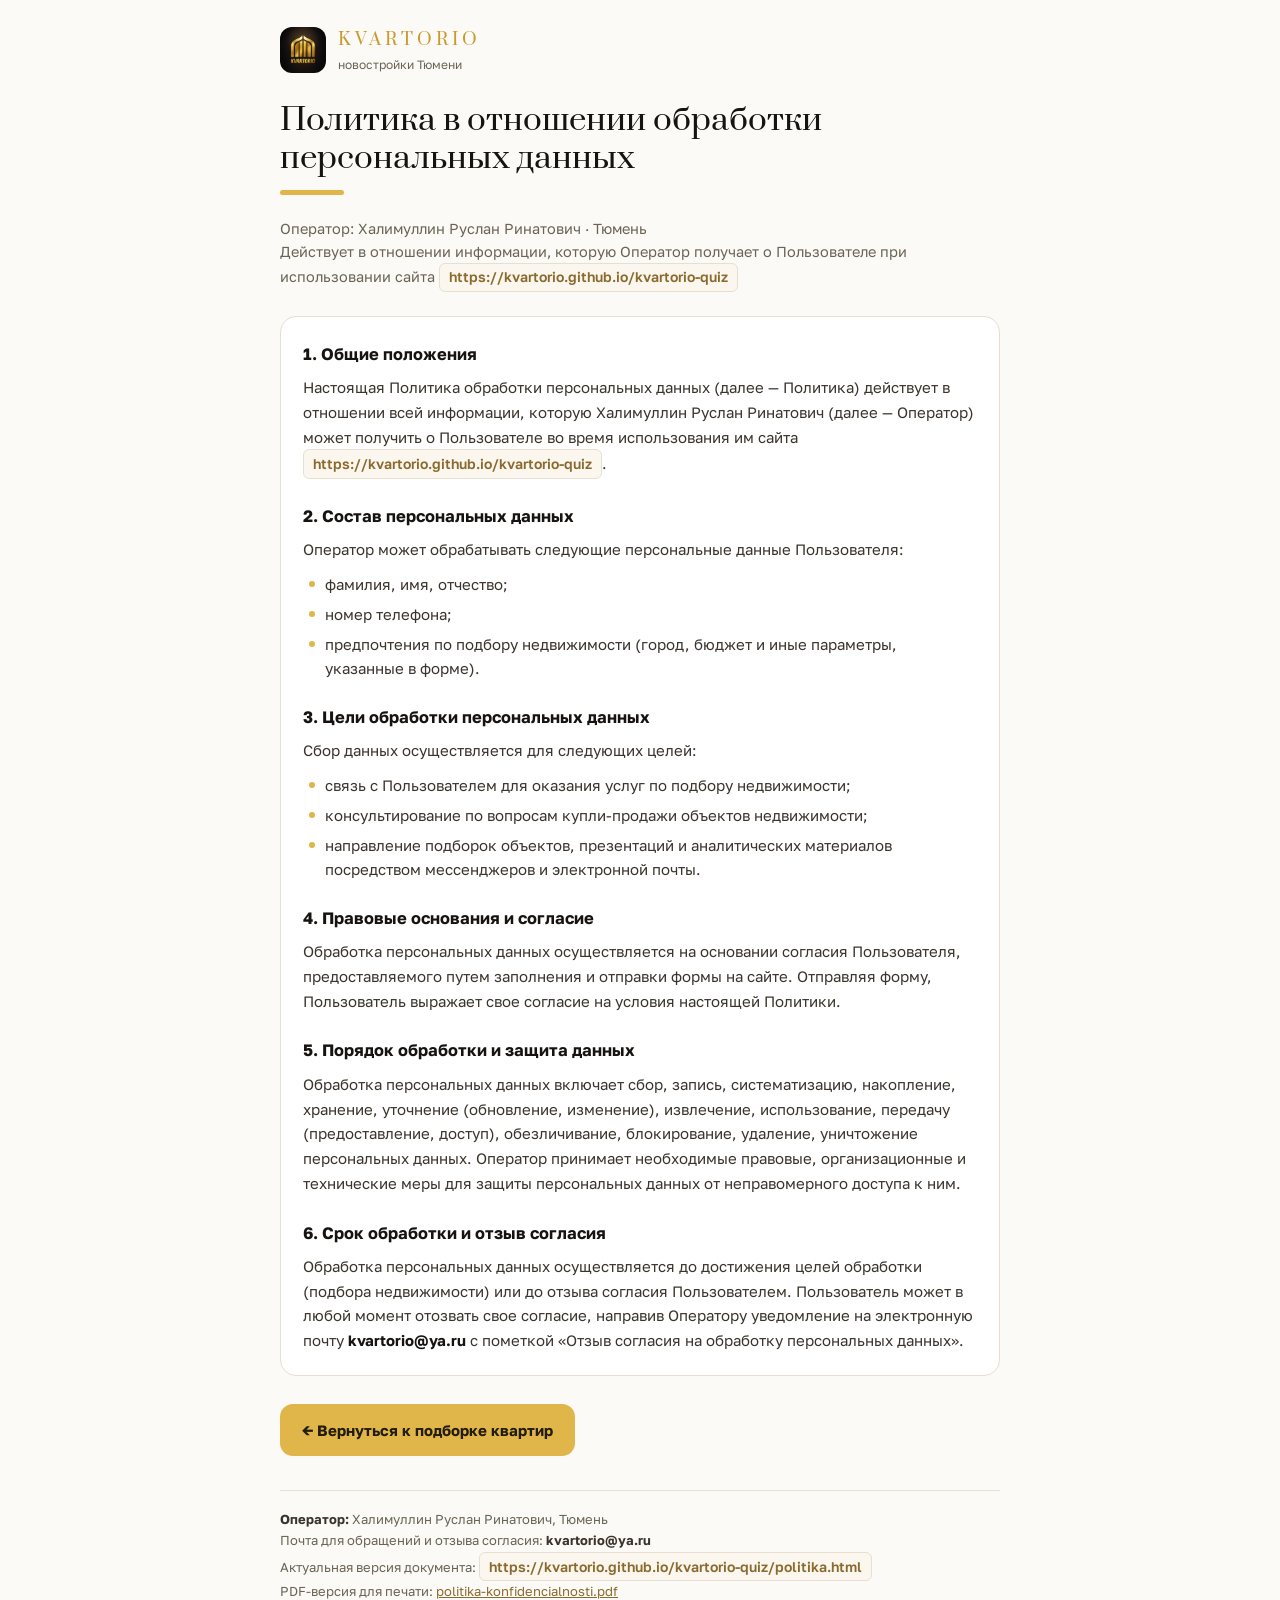
==== politika.html @ 74f6f432 "Add files via upload" ====
<!DOCTYPE html>
<html lang="ru">
<head>
<meta charset="UTF-8">
<meta name="viewport" content="width=device-width, initial-scale=1.0, viewport-fit=cover">
<title>Политика конфиденциальности — Kvartorio</title>
<meta name="description" content="Политика в отношении обработки персональных данных. Оператор: Халимуллин Руслан Ринатович, Тюмень.">
<meta name="robots" content="noindex, follow">
<meta name="theme-color" content="#FCFAF6">
<link rel="icon" href="logo_head.png">
<link rel="stylesheet" href="fonts/fonts.css">
<style>
*{margin:0;padding:0;box-sizing:border-box}
body{
  background:#FCFAF6;color:#171310;
  font-family:'Golos Text',system-ui,-apple-system,sans-serif;
  font-size:16px;line-height:1.6;-webkit-font-smoothing:antialiased;
}
.wrap{max-width:760px;margin:0 auto;padding:26px 20px 60px}
.brand{display:flex;align-items:center;gap:12px;margin-bottom:28px}
.brand img{width:46px;height:46px;border-radius:12px;display:block}
.brand .bn{font-family:'Prata',serif;font-size:17px;letter-spacing:4px;color:#C99B2F}
.brand .bt{font-size:12px;color:#6B6455;margin-top:2px}
h1{font-family:'Prata',serif;font-weight:400;font-size:clamp(21px,5.4vw,31px);line-height:1.22;margin-bottom:12px}
.rule{width:64px;height:5px;background:#E0B549;border-radius:3px;margin-bottom:22px}
.sub{font-size:14.5px;color:#6B6455;margin-bottom:24px}
.card{background:#fff;border:1px solid #E6DFD2;border-radius:16px;padding:24px 22px 12px}
h3{font-size:16.5px;font-weight:700;margin:24px 0 8px}
h3:first-child{margin-top:0}
p{font-size:15px;line-height:1.65;color:#3B342C;margin-bottom:10px}
ul{list-style:none;margin:0 0 12px}
li{position:relative;padding-left:22px;font-size:15px;line-height:1.6;color:#3B342C;margin-bottom:6px}
li:before{content:'';position:absolute;left:6px;top:9px;width:6px;height:6px;border-radius:50%;background:#E0B549}
b,strong{font-weight:700;color:#171310}
.url{display:inline-block;background:#FBF7EE;border:1px solid #E6DFD2;border-radius:6px;
  padding:2px 9px;font-weight:600;color:#8A6A2E;word-break:break-all;font-size:14px}
.back{display:inline-flex;align-items:center;gap:9px;margin-top:28px;padding:14px 22px;
  border-radius:13px;background:#E0B549;color:#221C0B;font-weight:700;font-size:15px;
  text-decoration:none;min-height:52px}
footer{margin-top:34px;padding-top:18px;border-top:1px solid #E6DFD2;font-size:13px;color:#6B6455;line-height:1.65}
footer b{color:#3B342C}
@media print{.back{display:none}.wrap{padding:0}}
</style>
</head>
<body>
<div class="wrap">
  <div class="brand">
    <img src="logo.png" alt="Kvartorio">
    <div><div class="bn">KVARTORIO</div><div class="bt">новостройки Тюмени</div></div>
  </div>

  <h1>Политика в отношении обработки персональных данных</h1>
  <div class="rule"></div>
  <div class="sub">Оператор: Халимуллин Руслан Ринатович · Тюмень<br>
  Действует в отношении информации, которую Оператор получает о Пользователе при использовании сайта <span class="url">https://kvartorio.github.io/kvartorio-quiz</span></div>

  <div class="card">

  <h3>1. Общие положения</h3>
  <p>Настоящая Политика обработки персональных данных (далее — Политика) действует в отношении всей информации, которую Халимуллин Руслан Ринатович (далее — Оператор) может получить о Пользователе во время использования им сайта <span class="url">https://kvartorio.github.io/kvartorio-quiz</span>.</p>

  <h3>2. Состав персональных данных</h3>
  <p>Оператор может обрабатывать следующие персональные данные Пользователя:</p>
  <ul>
    <li>фамилия, имя, отчество;</li>
    <li>номер телефона;</li>
    <li>предпочтения по подбору недвижимости (город, бюджет и иные параметры, указанные в форме).</li>
  </ul>

  <h3>3. Цели обработки персональных данных</h3>
  <p>Сбор данных осуществляется для следующих целей:</p>
  <ul>
    <li>связь с Пользователем для оказания услуг по подбору недвижимости;</li>
    <li>консультирование по вопросам купли-продажи объектов недвижимости;</li>
    <li>направление подборок объектов, презентаций и аналитических материалов посредством мессенджеров и электронной почты.</li>
  </ul>

  <h3>4. Правовые основания и согласие</h3>
  <p>Обработка персональных данных осуществляется на основании согласия Пользователя, предоставляемого путем заполнения и отправки формы на сайте. Отправляя форму, Пользователь выражает свое согласие на условия настоящей Политики.</p>

  <h3>5. Порядок обработки и защита данных</h3>
  <p>Обработка персональных данных включает сбор, запись, систематизацию, накопление, хранение, уточнение (обновление, изменение), извлечение, использование, передачу (предоставление, доступ), обезличивание, блокирование, удаление, уничтожение персональных данных. Оператор принимает необходимые правовые, организационные и технические меры для защиты персональных данных от неправомерного доступа к ним.</p>

  <h3>6. Срок обработки и отзыв согласия</h3>
  <p>Обработка персональных данных осуществляется до достижения целей обработки (подбора недвижимости) или до отзыва согласия Пользователем. Пользователь может в любой момент отозвать свое согласие, направив Оператору уведомление на электронную почту <b>kvartorio@ya.ru</b> с пометкой «Отзыв согласия на обработку персональных данных».</p>

  </div>

  <a class="back" href="index.html">← Вернуться к подборке квартир</a>

  <footer>
    <b>Оператор:</b> Халимуллин Руслан Ринатович, Тюмень<br>
    Почта для обращений и отзыва согласия: <b>kvartorio@ya.ru</b><br>
    Актуальная версия документа: <span class="url">https://kvartorio.github.io/kvartorio-quiz/politika.html</span><br>
    PDF-версия для печати: <a href="politika-konfidencialnosti.pdf" style="color:#8A6A2E">politika-konfidencialnosti.pdf</a>
  </footer>
</div>
</body>
</html>
---- fonts/fonts.css ----
/* Локальные шрифты, субсеттированные под символы этой страницы.
   Сгенерировано _tools/build_publish.py — не редактировать вручную. */
@font-face{font-family:'Prata';font-style:normal;font-weight:400;font-display:swap;
  src:url('prata.woff2') format('woff2')}
@font-face{font-family:'Golos Text';font-style:normal;font-weight:400 900;font-display:swap;
  src:url('golos.woff2') format('woff2-variations')}
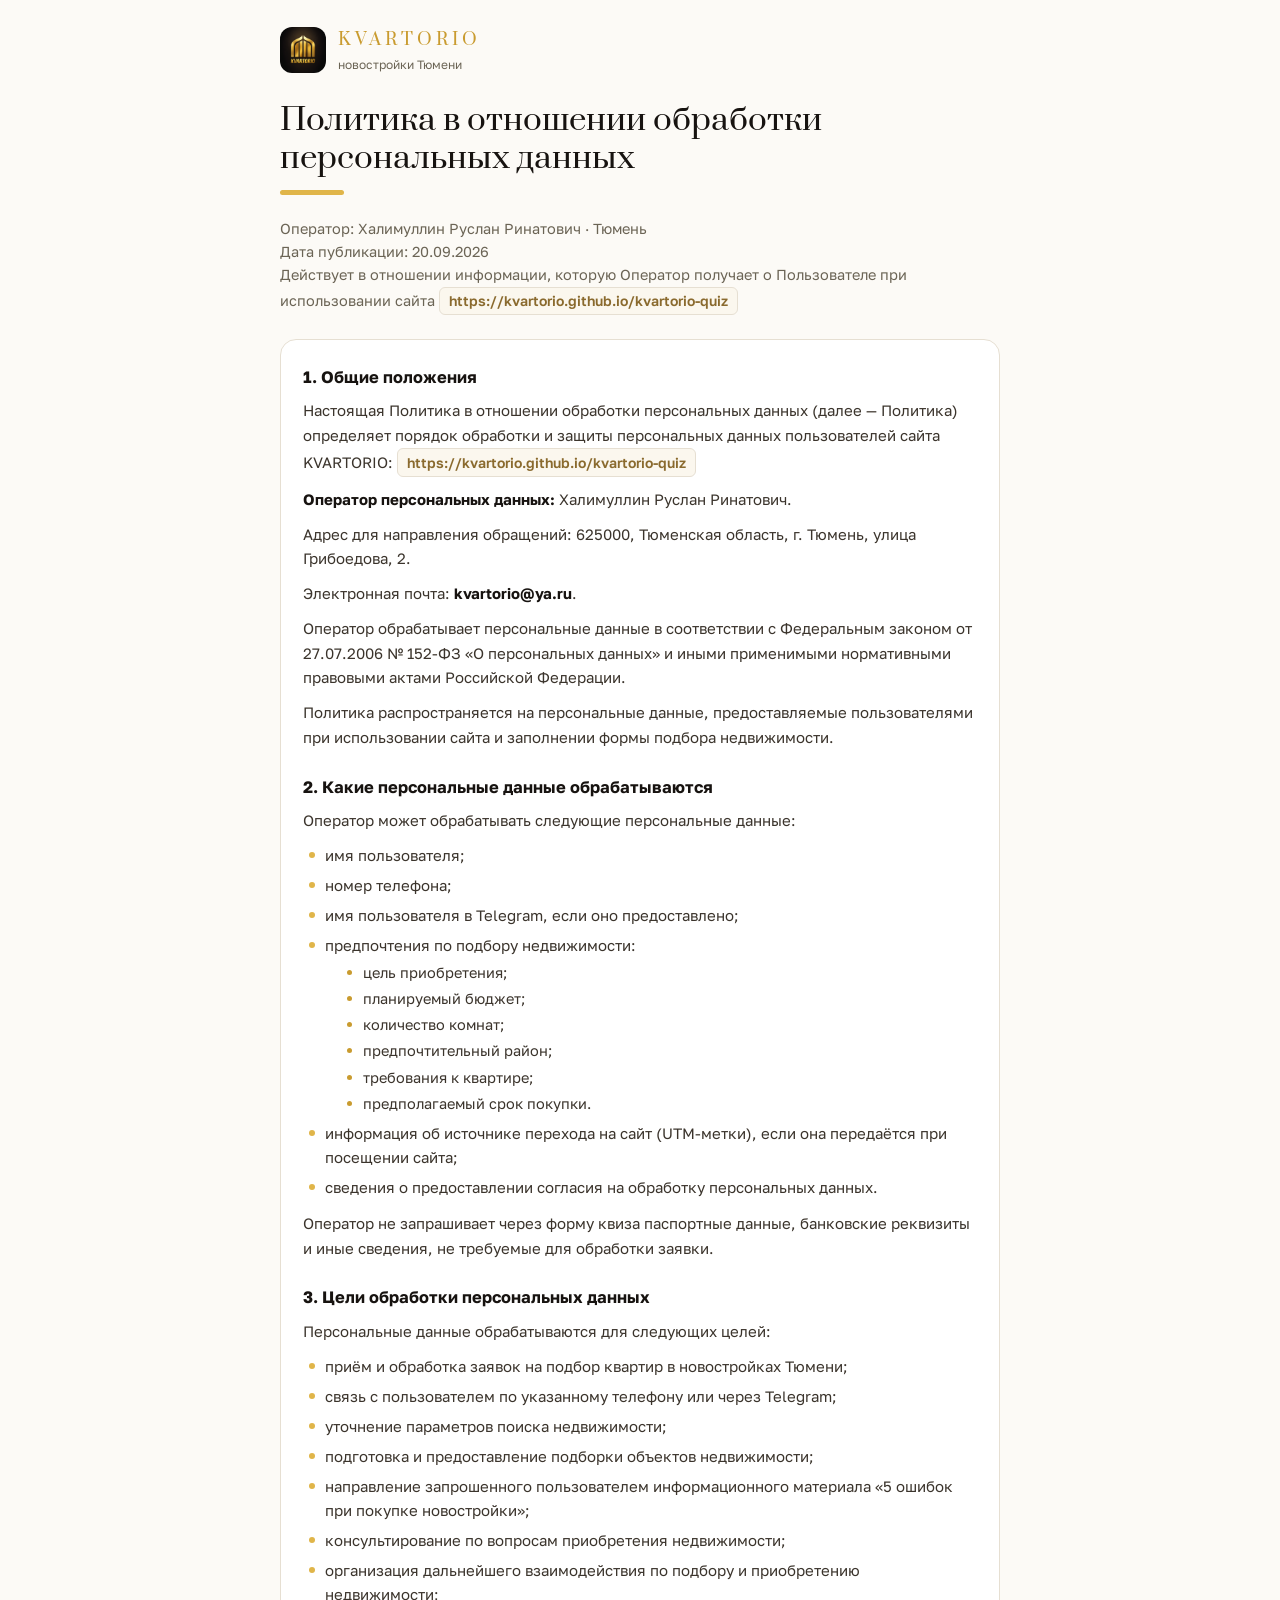
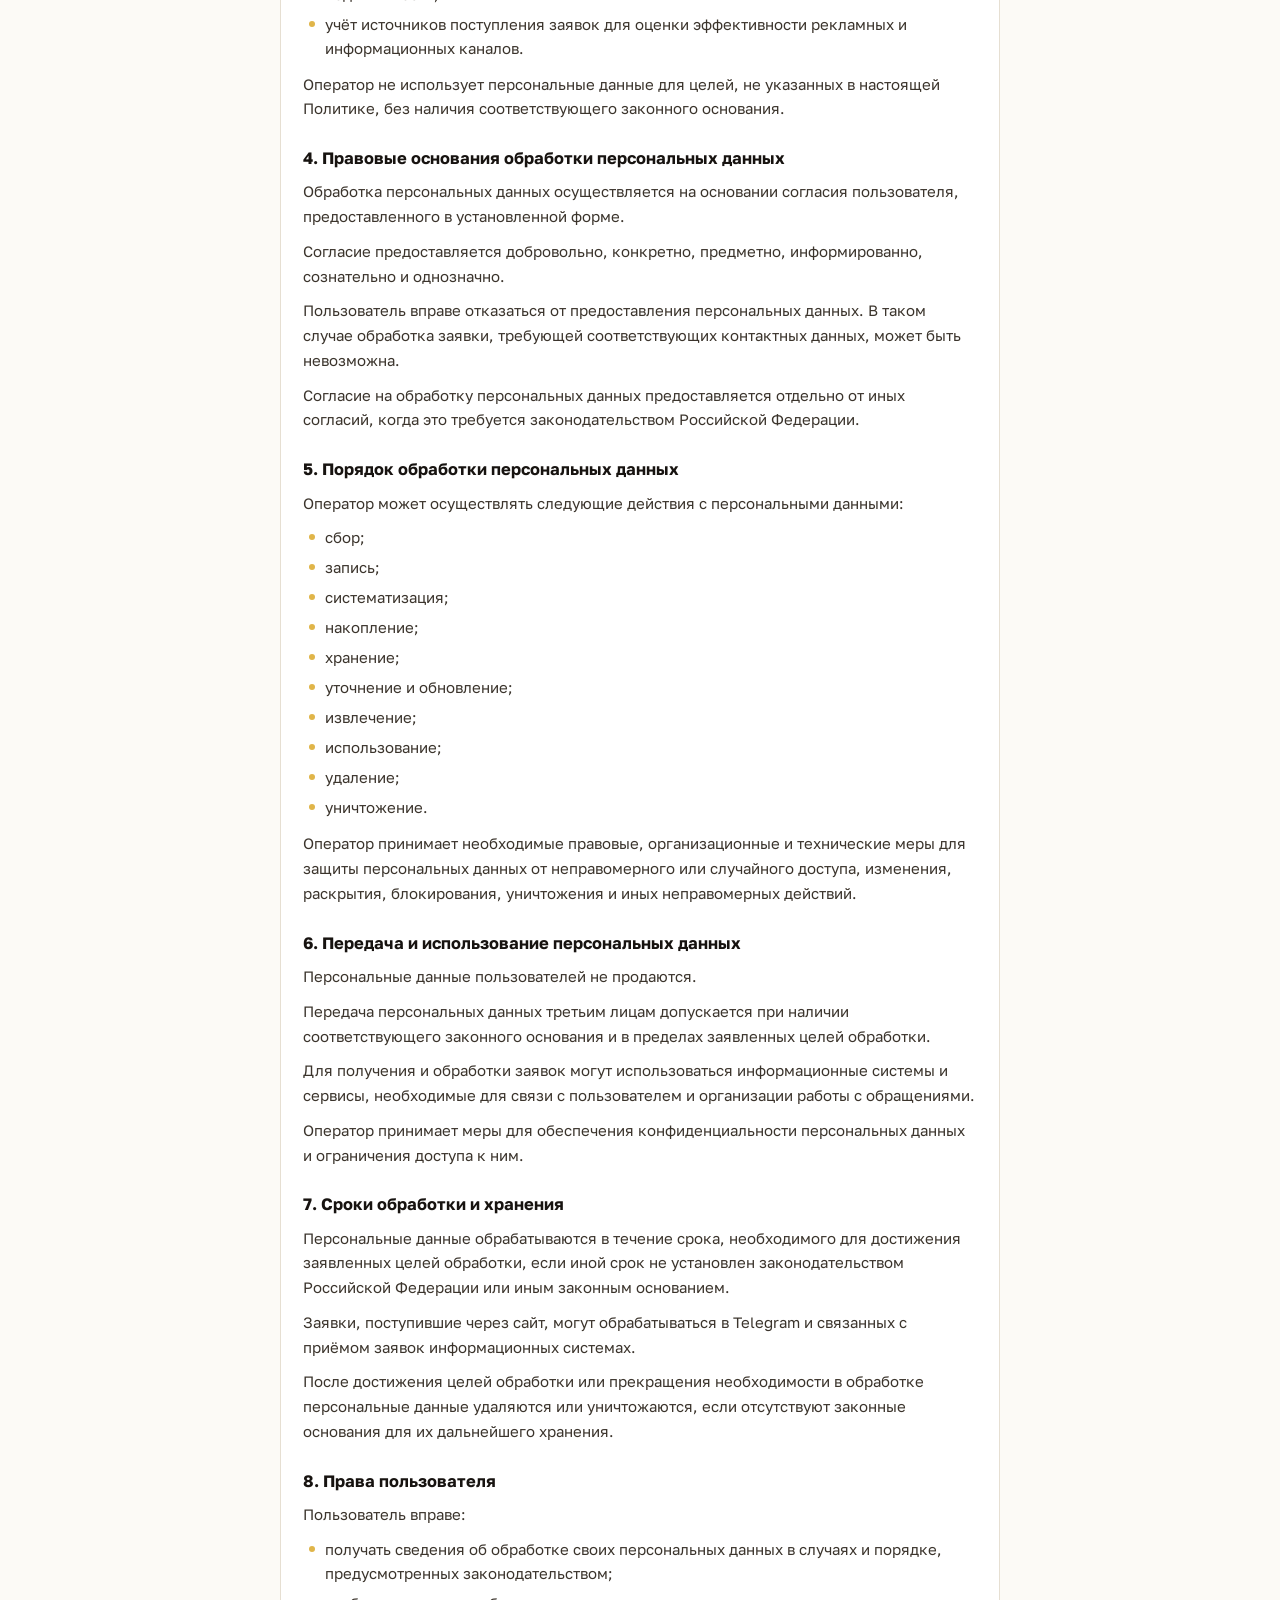
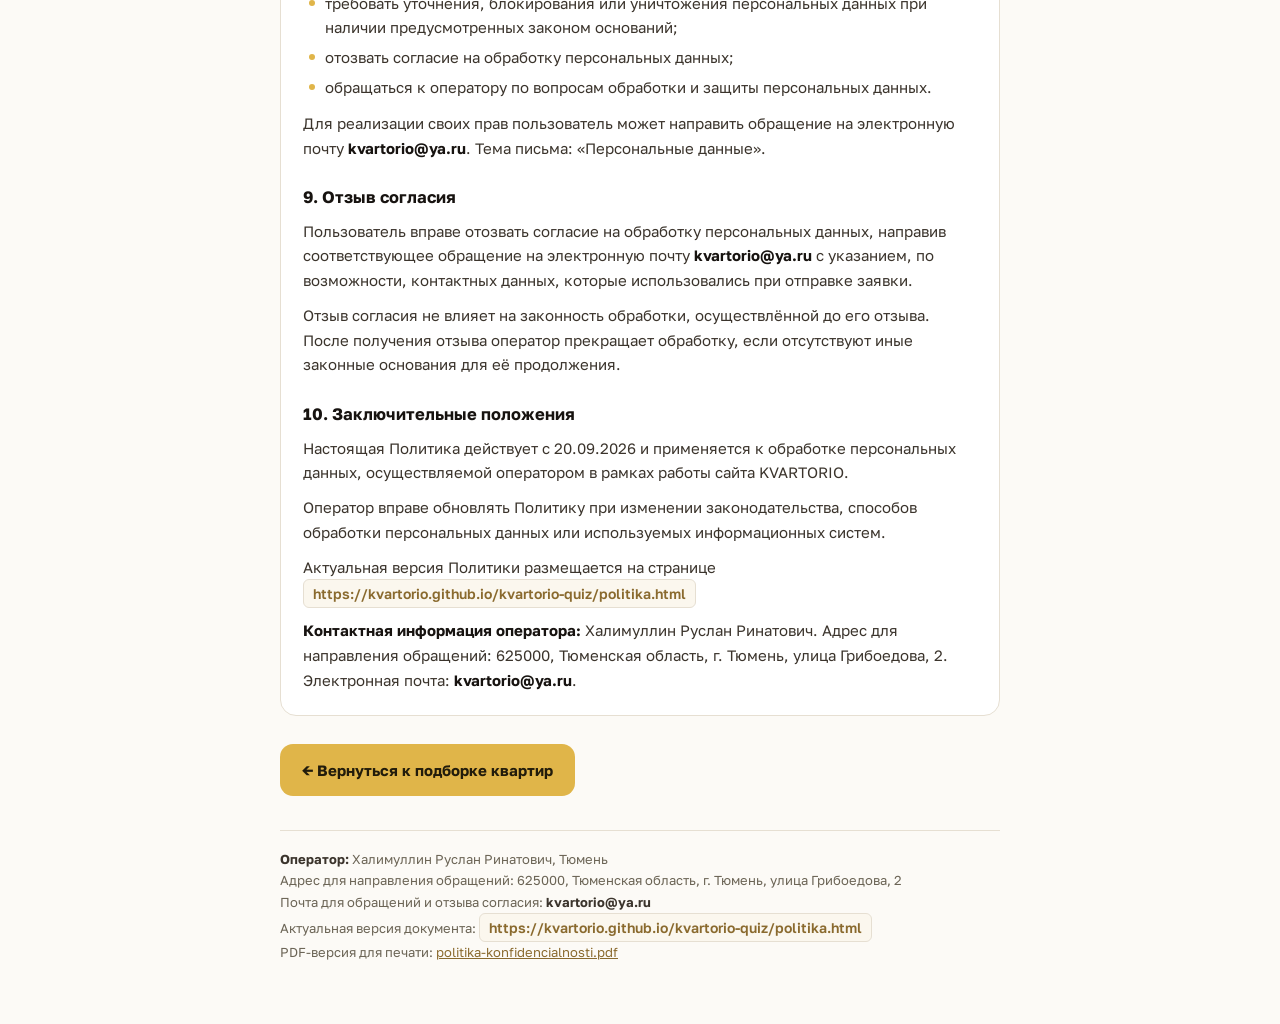
==== commit 9b861fd9: "Add files via upload" ====
--- a/politika.html
+++ b/politika.html
@@ -31,6 +31,9 @@
 ul{list-style:none;margin:0 0 12px}
 li{position:relative;padding-left:22px;font-size:15px;line-height:1.6;color:#3B342C;margin-bottom:6px}
 li:before{content:'';position:absolute;left:6px;top:9px;width:6px;height:6px;border-radius:50%;background:#E0B549}
+ul ul{margin:4px 0 6px 16px}
+ul ul li{font-size:14.5px;margin-bottom:3px}
+ul ul li:before{background:#C99B2F;width:5px;height:5px}
 b,strong{font-weight:700;color:#171310}
 .url{display:inline-block;background:#FBF7EE;border:1px solid #E6DFD2;border-radius:6px;
   padding:2px 9px;font-weight:600;color:#8A6A2E;word-break:break-all;font-size:14px}
@@ -52,37 +55,106 @@
   <h1>Политика в отношении обработки персональных данных</h1>
   <div class="rule"></div>
   <div class="sub">Оператор: Халимуллин Руслан Ринатович · Тюмень<br>
+  Дата публикации: 20.09.2026<br>
   Действует в отношении информации, которую Оператор получает о Пользователе при использовании сайта <span class="url">https://kvartorio.github.io/kvartorio-quiz</span></div>
 
   <div class="card">
 
   <h3>1. Общие положения</h3>
-  <p>Настоящая Политика обработки персональных данных (далее — Политика) действует в отношении всей информации, которую Халимуллин Руслан Ринатович (далее — Оператор) может получить о Пользователе во время использования им сайта <span class="url">https://kvartorio.github.io/kvartorio-quiz</span>.</p>
+  <p>Настоящая Политика в отношении обработки персональных данных (далее — Политика) определяет порядок обработки и защиты персональных данных пользователей сайта KVARTORIO: <span class="url">https://kvartorio.github.io/kvartorio-quiz</span></p>
+  <p><b>Оператор персональных данных:</b> Халимуллин Руслан Ринатович.</p>
+  <p>Адрес для направления обращений: 625000, Тюменская область, г. Тюмень, улица Грибоедова, 2.</p>
+  <p>Электронная почта: <b>kvartorio@ya.ru</b>.</p>
+  <p>Оператор обрабатывает персональные данные в соответствии с Федеральным законом от 27.07.2006 № 152-ФЗ «О персональных данных» и иными применимыми нормативными правовыми актами Российской Федерации.</p>
+  <p>Политика распространяется на персональные данные, предоставляемые пользователями при использовании сайта и заполнении формы подбора недвижимости.</p>
 
-  <h3>2. Состав персональных данных</h3>
-  <p>Оператор может обрабатывать следующие персональные данные Пользователя:</p>
+  <h3>2. Какие персональные данные обрабатываются</h3>
+  <p>Оператор может обрабатывать следующие персональные данные:</p>
   <ul>
-    <li>фамилия, имя, отчество;</li>
+    <li>имя пользователя;</li>
     <li>номер телефона;</li>
-    <li>предпочтения по подбору недвижимости (город, бюджет и иные параметры, указанные в форме).</li>
+    <li>имя пользователя в Telegram, если оно предоставлено;</li>
+    <li>предпочтения по подбору недвижимости:
+      <ul class="sub-list">
+        <li>цель приобретения;</li>
+        <li>планируемый бюджет;</li>
+        <li>количество комнат;</li>
+        <li>предпочтительный район;</li>
+        <li>требования к квартире;</li>
+        <li>предполагаемый срок покупки.</li>
+      </ul>
+    </li>
+    <li>информация об источнике перехода на сайт (UTM-метки), если она передаётся при посещении сайта;</li>
+    <li>сведения о предоставлении согласия на обработку персональных данных.</li>
   </ul>
+  <p>Оператор не запрашивает через форму квиза паспортные данные, банковские реквизиты и иные сведения, не требуемые для обработки заявки.</p>
 
   <h3>3. Цели обработки персональных данных</h3>
-  <p>Сбор данных осуществляется для следующих целей:</p>
+  <p>Персональные данные обрабатываются для следующих целей:</p>
   <ul>
-    <li>связь с Пользователем для оказания услуг по подбору недвижимости;</li>
-    <li>консультирование по вопросам купли-продажи объектов недвижимости;</li>
-    <li>направление подборок объектов, презентаций и аналитических материалов посредством мессенджеров и электронной почты.</li>
+    <li>приём и обработка заявок на подбор квартир в новостройках Тюмени;</li>
+    <li>связь с пользователем по указанному телефону или через Telegram;</li>
+    <li>уточнение параметров поиска недвижимости;</li>
+    <li>подготовка и предоставление подборки объектов недвижимости;</li>
+    <li>направление запрошенного пользователем информационного материала «5 ошибок при покупке новостройки»;</li>
+    <li>консультирование по вопросам приобретения недвижимости;</li>
+    <li>организация дальнейшего взаимодействия по подбору и приобретению недвижимости;</li>
+    <li>учёт источников поступления заявок для оценки эффективности рекламных и информационных каналов.</li>
   </ul>
+  <p>Оператор не использует персональные данные для целей, не указанных в настоящей Политике, без наличия соответствующего законного основания.</p>
 
-  <h3>4. Правовые основания и согласие</h3>
-  <p>Обработка персональных данных осуществляется на основании согласия Пользователя, предоставляемого путем заполнения и отправки формы на сайте. Отправляя форму, Пользователь выражает свое согласие на условия настоящей Политики.</p>
+  <h3>4. Правовые основания обработки персональных данных</h3>
+  <p>Обработка персональных данных осуществляется на основании согласия пользователя, предоставленного в установленной форме.</p>
+  <p>Согласие предоставляется добровольно, конкретно, предметно, информированно, сознательно и однозначно.</p>
+  <p>Пользователь вправе отказаться от предоставления персональных данных. В таком случае обработка заявки, требующей соответствующих контактных данных, может быть невозможна.</p>
+  <p>Согласие на обработку персональных данных предоставляется отдельно от иных согласий, когда это требуется законодательством Российской Федерации.</p>
 
-  <h3>5. Порядок обработки и защита данных</h3>
-  <p>Обработка персональных данных включает сбор, запись, систематизацию, накопление, хранение, уточнение (обновление, изменение), извлечение, использование, передачу (предоставление, доступ), обезличивание, блокирование, удаление, уничтожение персональных данных. Оператор принимает необходимые правовые, организационные и технические меры для защиты персональных данных от неправомерного доступа к ним.</p>
+  <h3>5. Порядок обработки персональных данных</h3>
+  <p>Оператор может осуществлять следующие действия с персональными данными:</p>
+  <ul>
+    <li>сбор;</li>
+    <li>запись;</li>
+    <li>систематизация;</li>
+    <li>накопление;</li>
+    <li>хранение;</li>
+    <li>уточнение и обновление;</li>
+    <li>извлечение;</li>
+    <li>использование;</li>
+    <li>удаление;</li>
+    <li>уничтожение.</li>
+  </ul>
+  <p>Оператор принимает необходимые правовые, организационные и технические меры для защиты персональных данных от неправомерного или случайного доступа, изменения, раскрытия, блокирования, уничтожения и иных неправомерных действий.</p>
 
-  <h3>6. Срок обработки и отзыв согласия</h3>
-  <p>Обработка персональных данных осуществляется до достижения целей обработки (подбора недвижимости) или до отзыва согласия Пользователем. Пользователь может в любой момент отозвать свое согласие, направив Оператору уведомление на электронную почту <b>kvartorio@ya.ru</b> с пометкой «Отзыв согласия на обработку персональных данных».</p>
+  <h3>6. Передача и использование персональных данных</h3>
+  <p>Персональные данные пользователей не продаются.</p>
+  <p>Передача персональных данных третьим лицам допускается при наличии соответствующего законного основания и в пределах заявленных целей обработки.</p>
+  <p>Для получения и обработки заявок могут использоваться информационные системы и сервисы, необходимые для связи с пользователем и организации работы с обращениями.</p>
+  <p>Оператор принимает меры для обеспечения конфиденциальности персональных данных и ограничения доступа к ним.</p>
+
+  <h3>7. Сроки обработки и хранения</h3>
+  <p>Персональные данные обрабатываются в течение срока, необходимого для достижения заявленных целей обработки, если иной срок не установлен законодательством Российской Федерации или иным законным основанием.</p>
+  <p>Заявки, поступившие через сайт, могут обрабатываться в Telegram и связанных с приёмом заявок информационных системах.</p>
+  <p>После достижения целей обработки или прекращения необходимости в обработке персональные данные удаляются или уничтожаются, если отсутствуют законные основания для их дальнейшего хранения.</p>
+
+  <h3>8. Права пользователя</h3>
+  <p>Пользователь вправе:</p>
+  <ul>
+    <li>получать сведения об обработке своих персональных данных в случаях и порядке, предусмотренных законодательством;</li>
+    <li>требовать уточнения, блокирования или уничтожения персональных данных при наличии предусмотренных законом оснований;</li>
+    <li>отозвать согласие на обработку персональных данных;</li>
+    <li>обращаться к оператору по вопросам обработки и защиты персональных данных.</li>
+  </ul>
+  <p>Для реализации своих прав пользователь может направить обращение на электронную почту <b>kvartorio@ya.ru</b>. Тема письма: «Персональные данные».</p>
+
+  <h3>9. Отзыв согласия</h3>
+  <p>Пользователь вправе отозвать согласие на обработку персональных данных, направив соответствующее обращение на электронную почту <b>kvartorio@ya.ru</b> с указанием, по возможности, контактных данных, которые использовались при отправке заявки.</p>
+  <p>Отзыв согласия не влияет на законность обработки, осуществлённой до его отзыва. После получения отзыва оператор прекращает обработку, если отсутствуют иные законные основания для её продолжения.</p>
+
+  <h3>10. Заключительные положения</h3>
+  <p>Настоящая Политика действует с 20.09.2026 и применяется к обработке персональных данных, осуществляемой оператором в рамках работы сайта KVARTORIO.</p>
+  <p>Оператор вправе обновлять Политику при изменении законодательства, способов обработки персональных данных или используемых информационных систем.</p>
+  <p>Актуальная версия Политики размещается на странице <span class="url">https://kvartorio.github.io/kvartorio-quiz/politika.html</span></p>
+  <p><b>Контактная информация оператора:</b> Халимуллин Руслан Ринатович. Адрес для направления обращений: 625000, Тюменская область, г. Тюмень, улица Грибоедова, 2. Электронная почта: <b>kvartorio@ya.ru</b>.</p>
 
   </div>
 
@@ -90,6 +162,7 @@
 
   <footer>
     <b>Оператор:</b> Халимуллин Руслан Ринатович, Тюмень<br>
+    Адрес для направления обращений: 625000, Тюменская область, г. Тюмень, улица Грибоедова, 2<br>
     Почта для обращений и отзыва согласия: <b>kvartorio@ya.ru</b><br>
     Актуальная версия документа: <span class="url">https://kvartorio.github.io/kvartorio-quiz/politika.html</span><br>
     PDF-версия для печати: <a href="politika-konfidencialnosti.pdf" style="color:#8A6A2E">politika-konfidencialnosti.pdf</a>
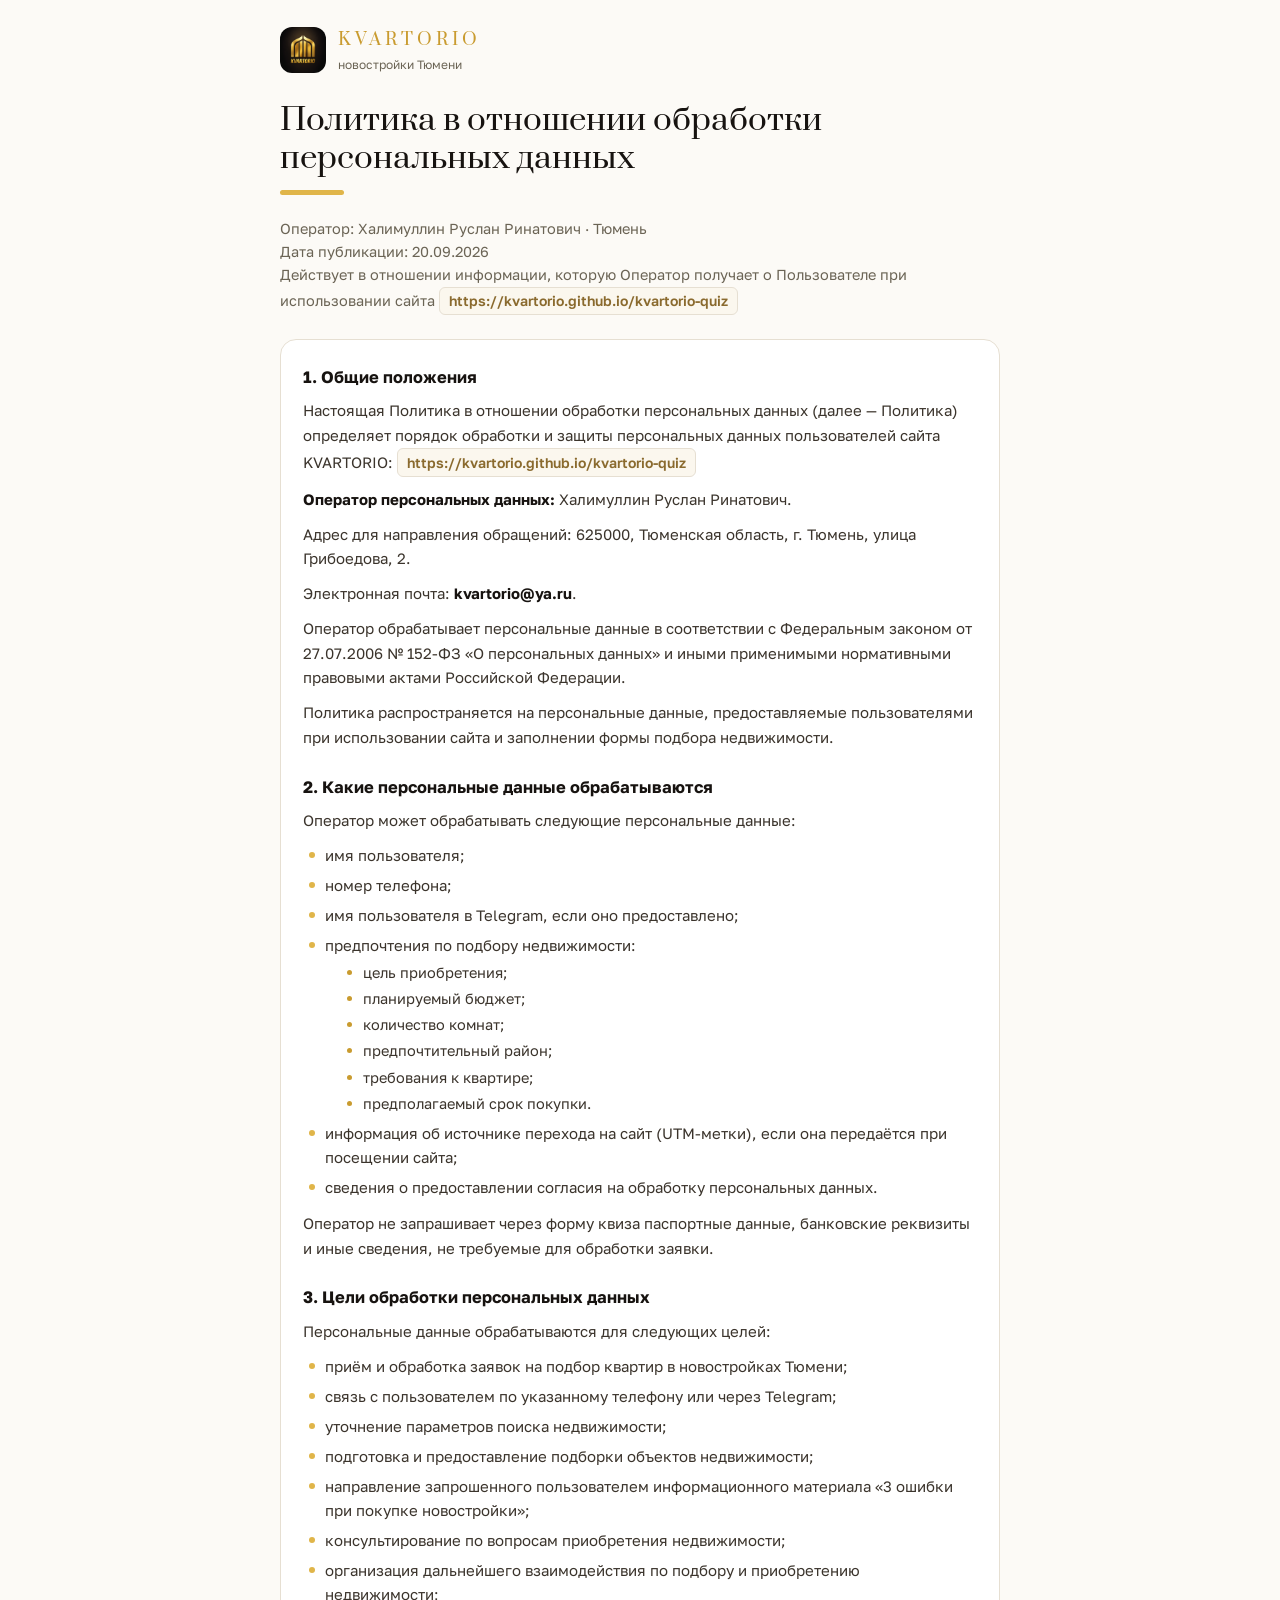
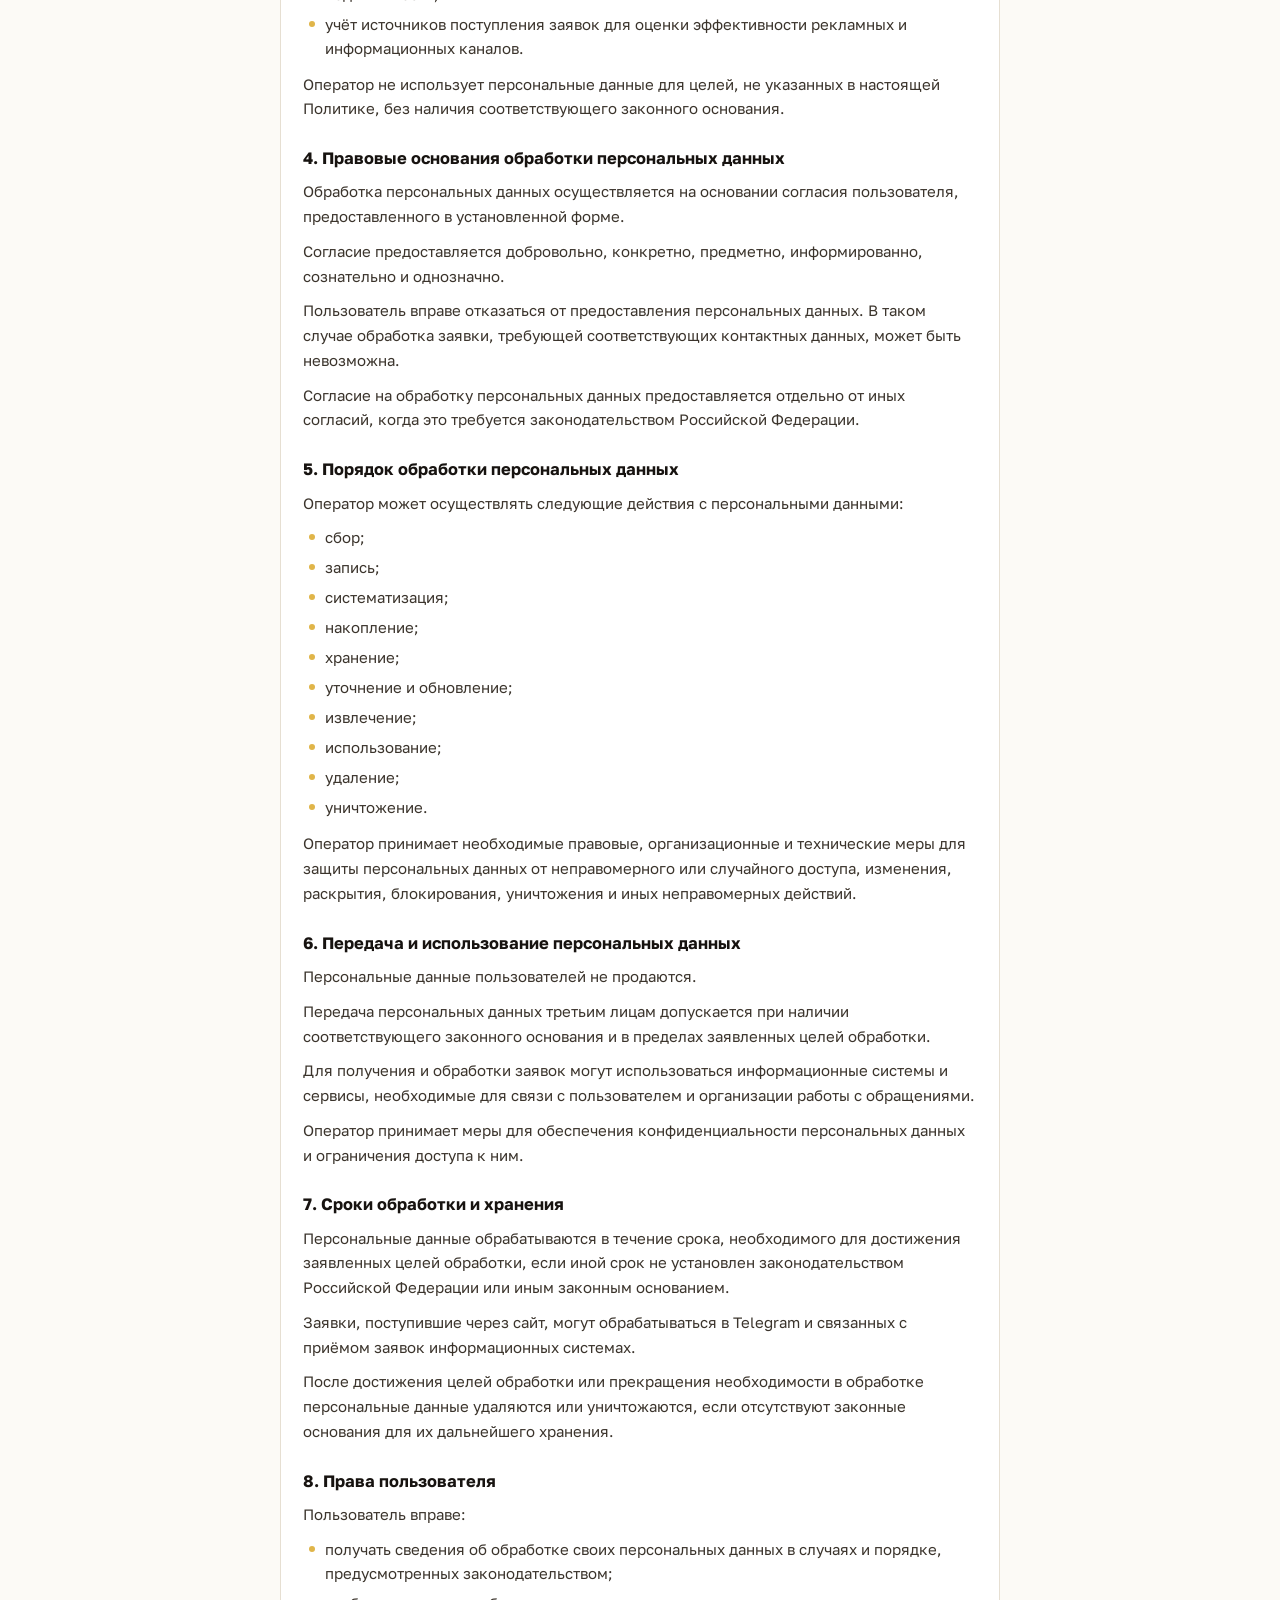
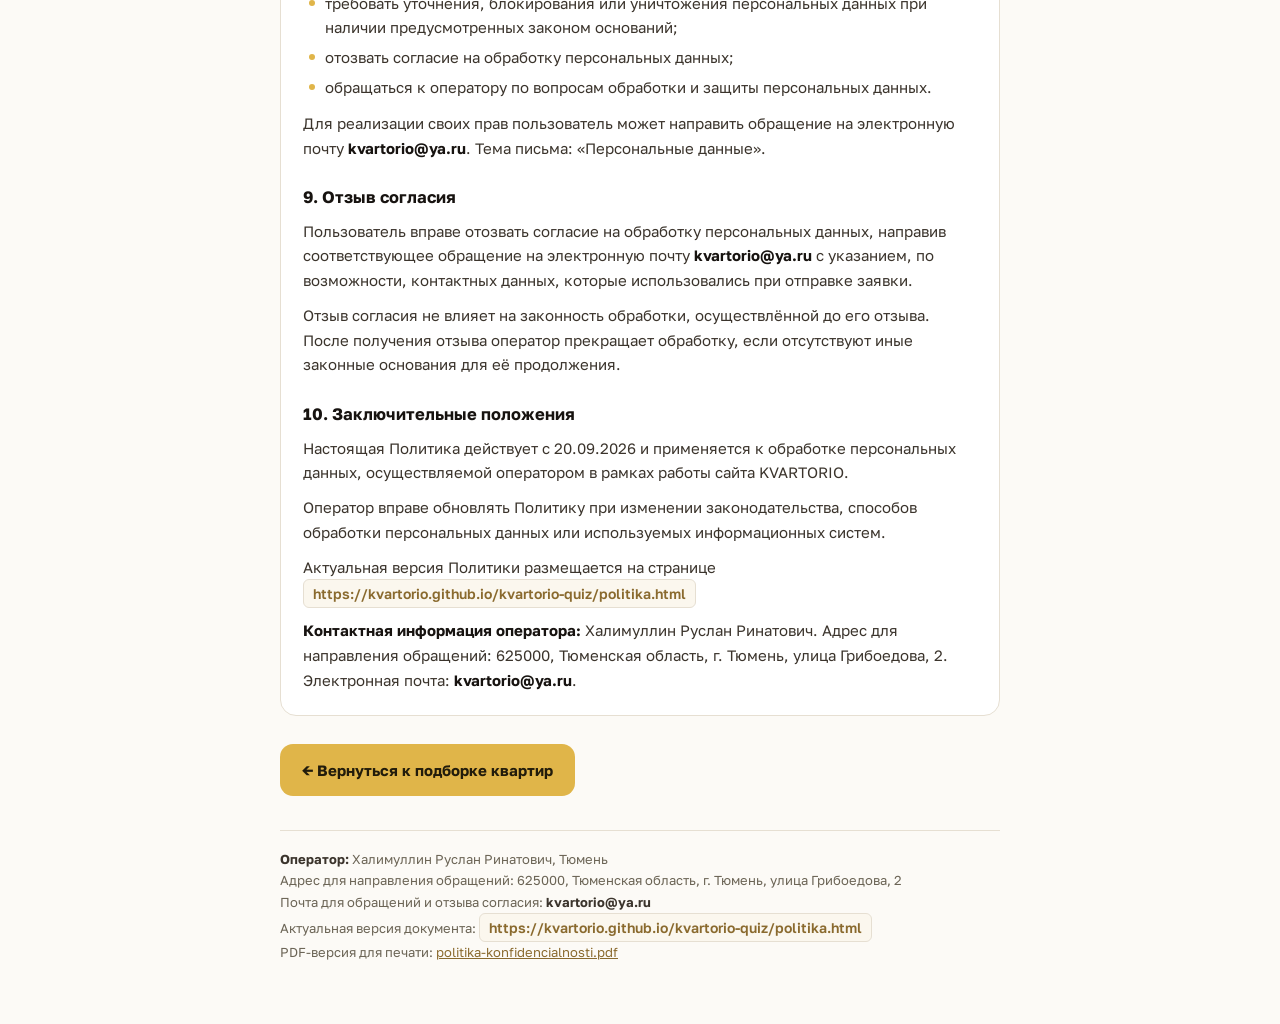
==== commit 6937832d: "Add files via upload" ====
--- a/politika.html
+++ b/politika.html
@@ -96,7 +96,7 @@
     <li>связь с пользователем по указанному телефону или через Telegram;</li>
     <li>уточнение параметров поиска недвижимости;</li>
     <li>подготовка и предоставление подборки объектов недвижимости;</li>
-    <li>направление запрошенного пользователем информационного материала «5 ошибок при покупке новостройки»;</li>
+    <li>направление запрошенного пользователем информационного материала «3 ошибки при покупке новостройки»;</li>
     <li>консультирование по вопросам приобретения недвижимости;</li>
     <li>организация дальнейшего взаимодействия по подбору и приобретению недвижимости;</li>
     <li>учёт источников поступления заявок для оценки эффективности рекламных и информационных каналов.</li>
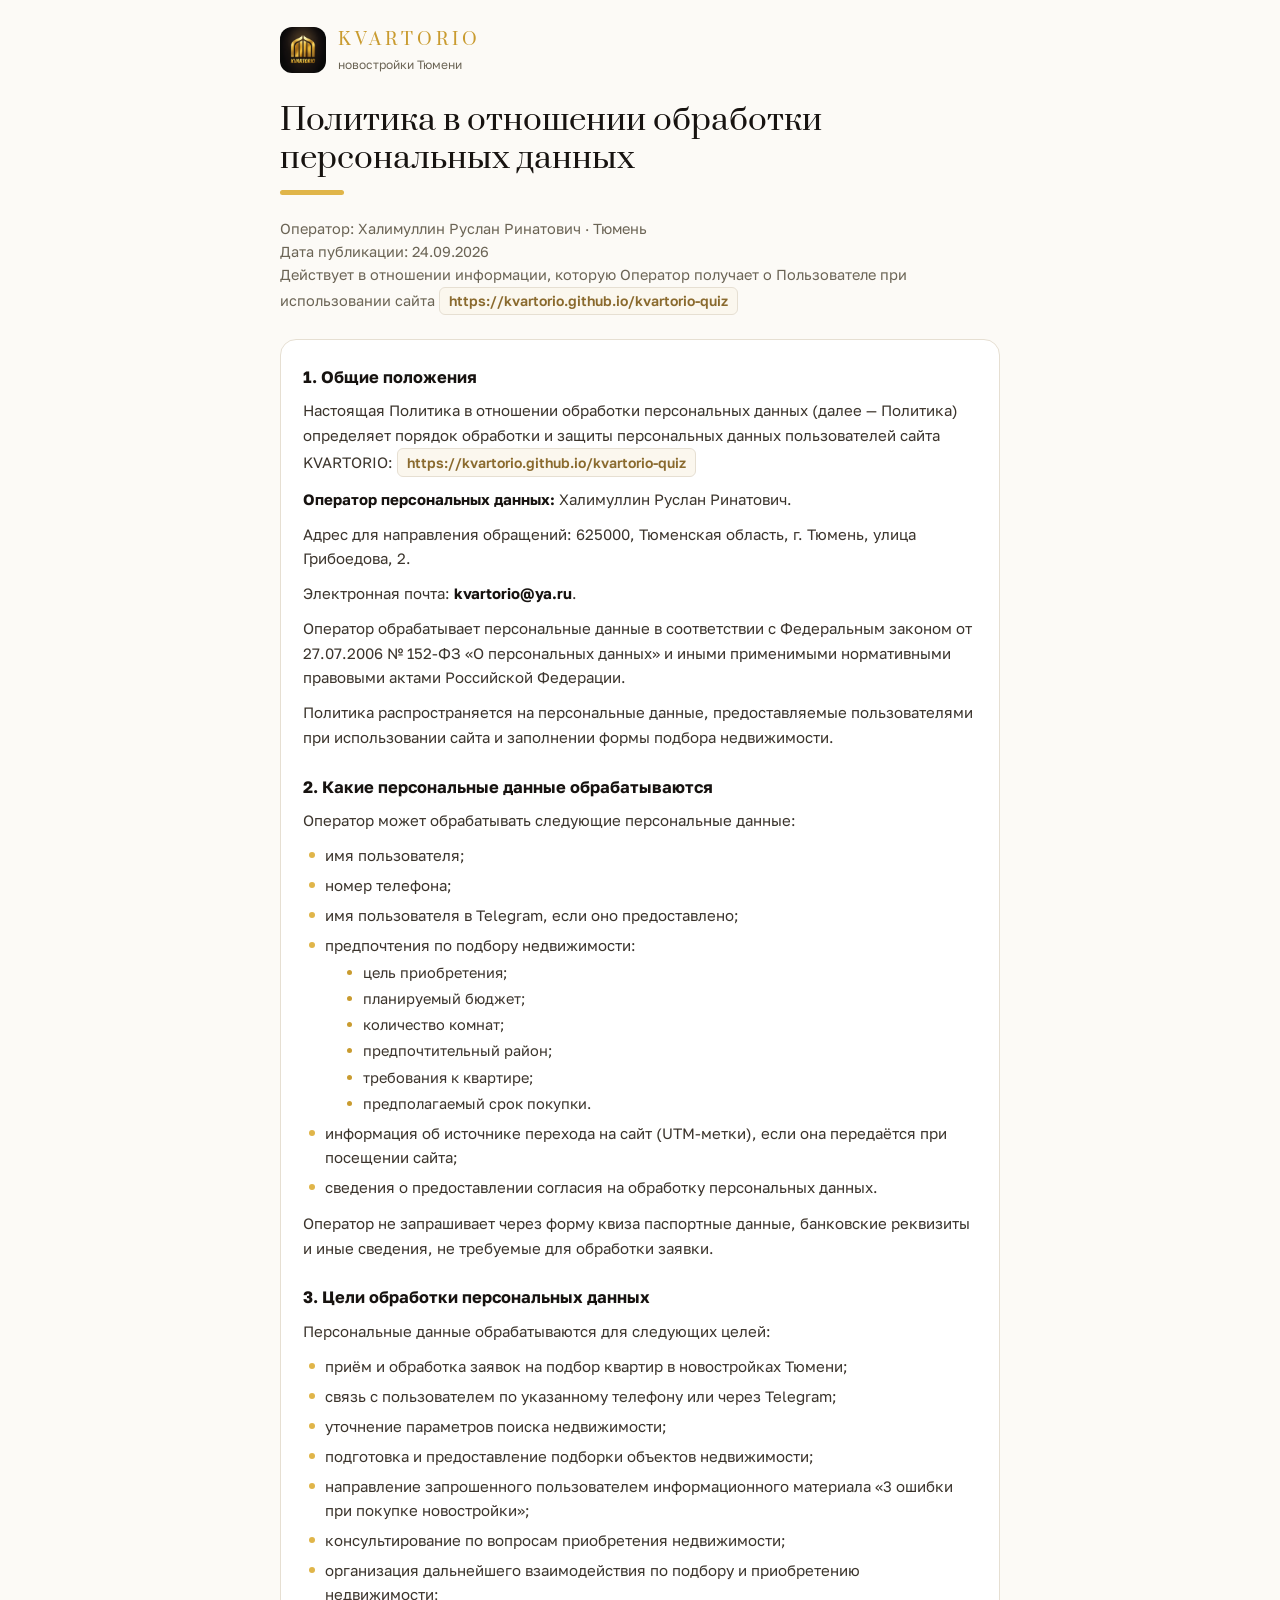
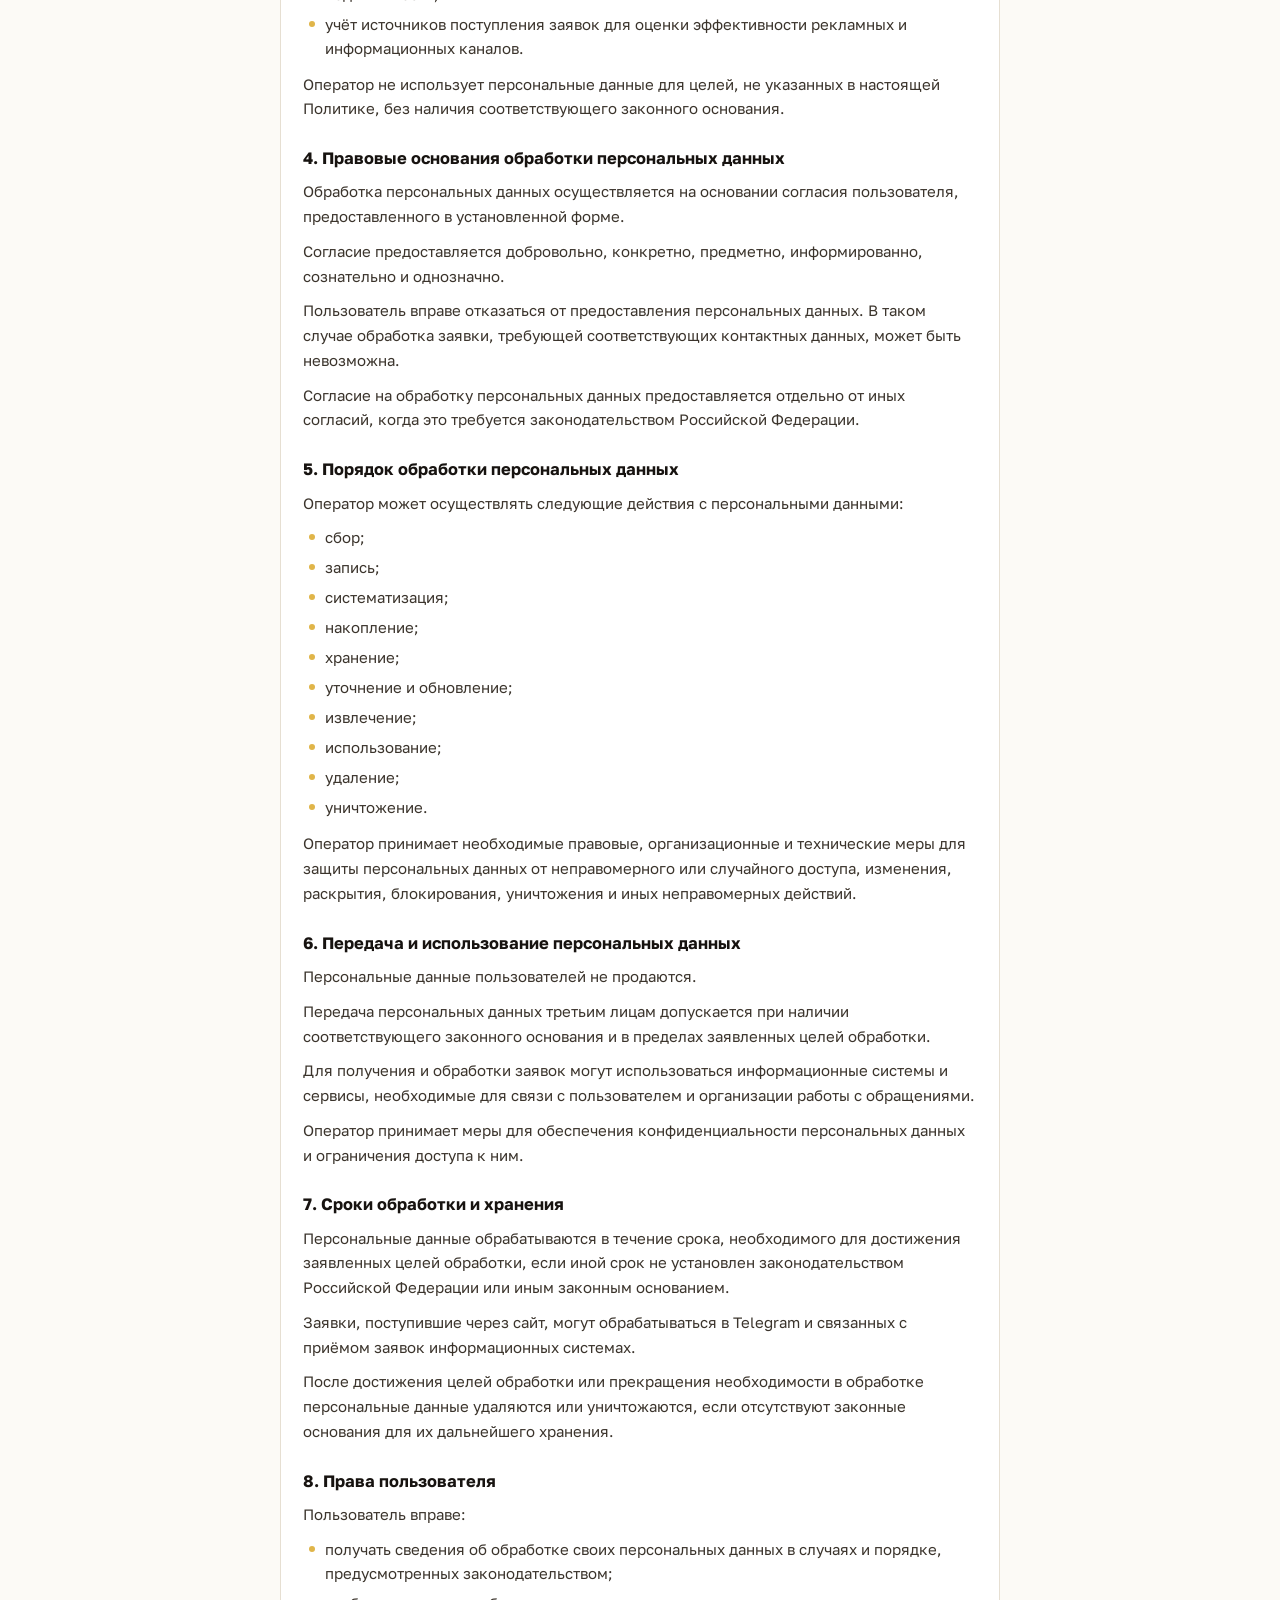
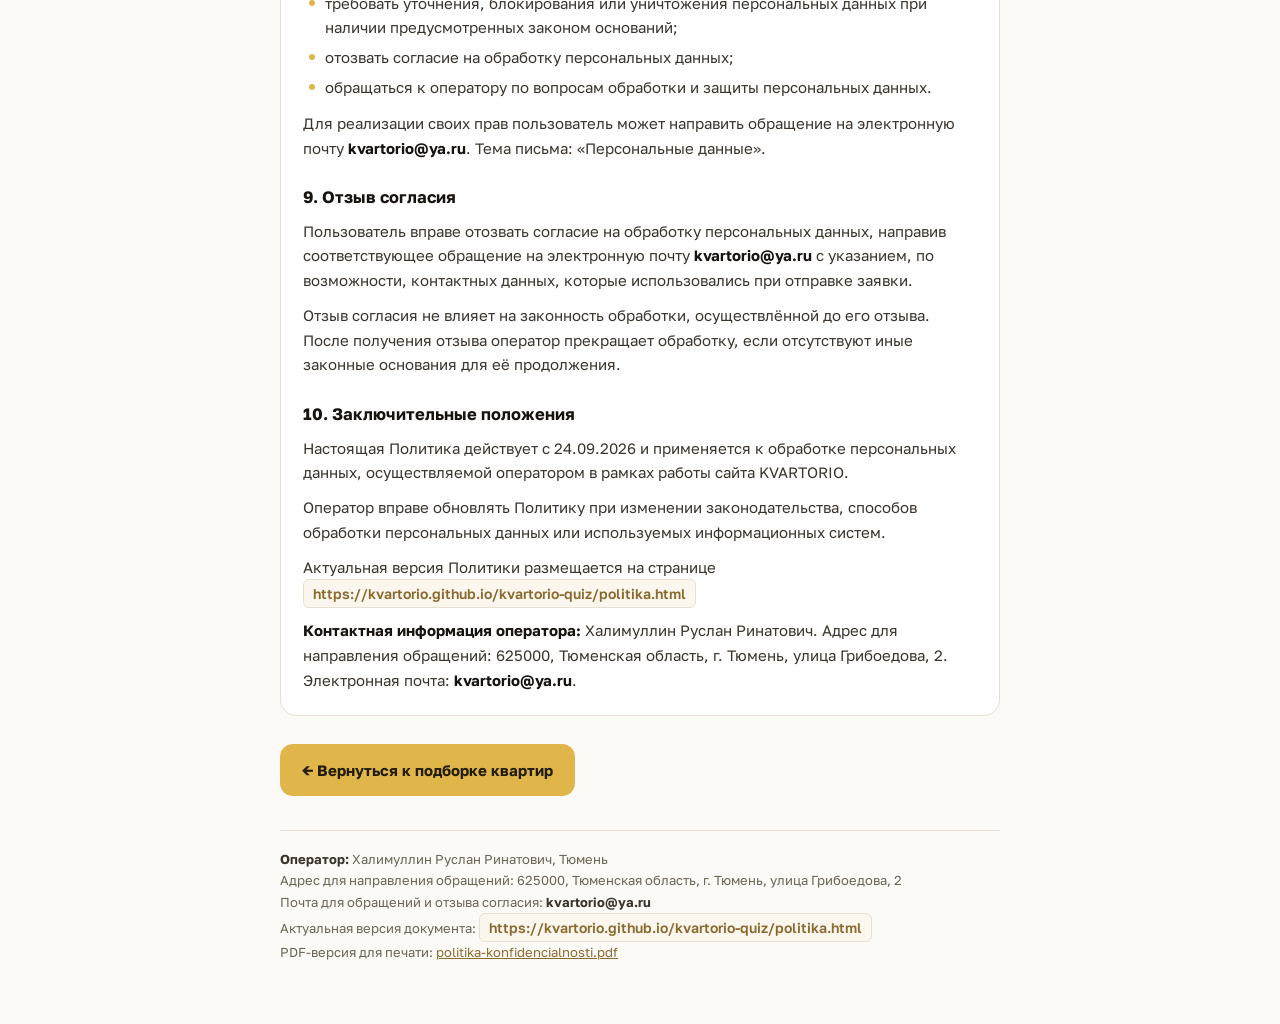
==== commit 8efb16bf: "Add files via upload" ====
--- a/politika.html
+++ b/politika.html
@@ -55,7 +55,7 @@
   <h1>Политика в отношении обработки персональных данных</h1>
   <div class="rule"></div>
   <div class="sub">Оператор: Халимуллин Руслан Ринатович · Тюмень<br>
-  Дата публикации: 20.09.2026<br>
+  Дата публикации: 24.09.2026<br>
   Действует в отношении информации, которую Оператор получает о Пользователе при использовании сайта <span class="url">https://kvartorio.github.io/kvartorio-quiz</span></div>
 
   <div class="card">
@@ -151,7 +151,7 @@
   <p>Отзыв согласия не влияет на законность обработки, осуществлённой до его отзыва. После получения отзыва оператор прекращает обработку, если отсутствуют иные законные основания для её продолжения.</p>
 
   <h3>10. Заключительные положения</h3>
-  <p>Настоящая Политика действует с 20.09.2026 и применяется к обработке персональных данных, осуществляемой оператором в рамках работы сайта KVARTORIO.</p>
+  <p>Настоящая Политика действует с 24.09.2026 и применяется к обработке персональных данных, осуществляемой оператором в рамках работы сайта KVARTORIO.</p>
   <p>Оператор вправе обновлять Политику при изменении законодательства, способов обработки персональных данных или используемых информационных систем.</p>
   <p>Актуальная версия Политики размещается на странице <span class="url">https://kvartorio.github.io/kvartorio-quiz/politika.html</span></p>
   <p><b>Контактная информация оператора:</b> Халимуллин Руслан Ринатович. Адрес для направления обращений: 625000, Тюменская область, г. Тюмень, улица Грибоедова, 2. Электронная почта: <b>kvartorio@ya.ru</b>.</p>
